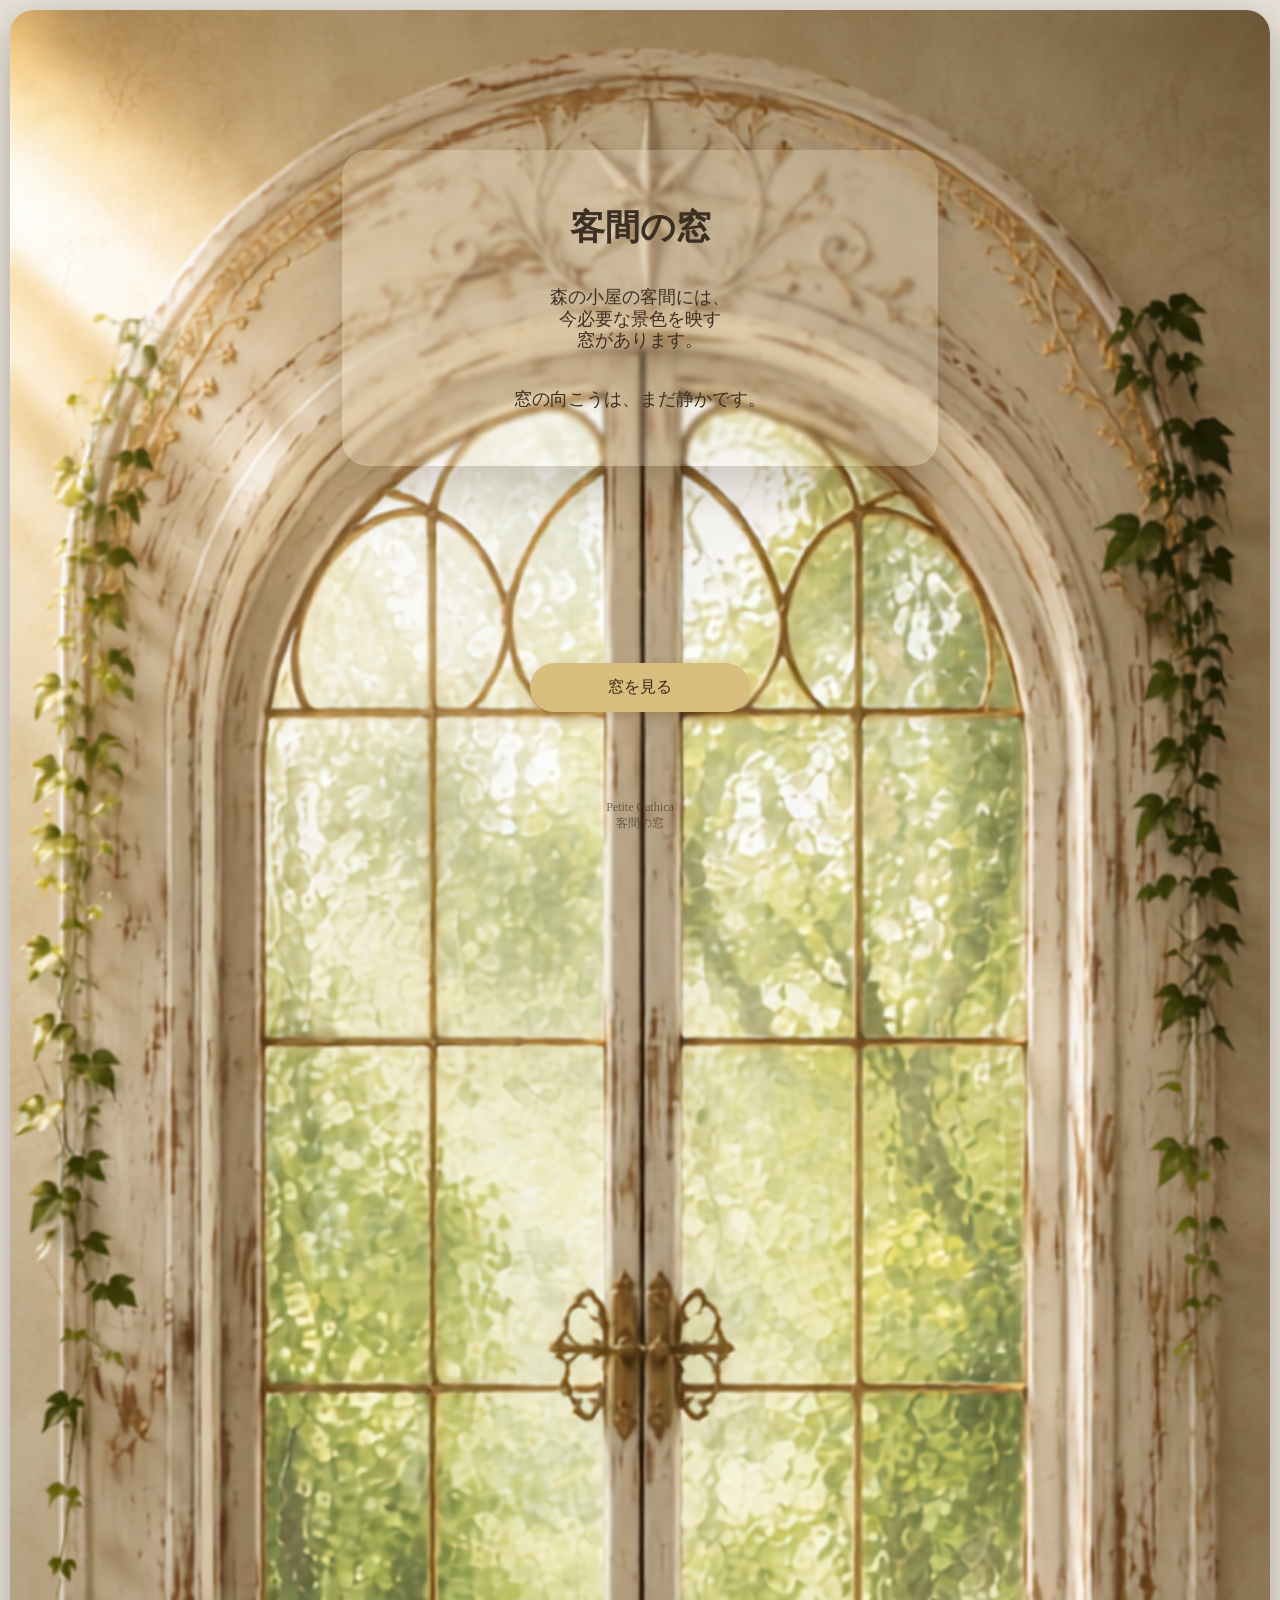
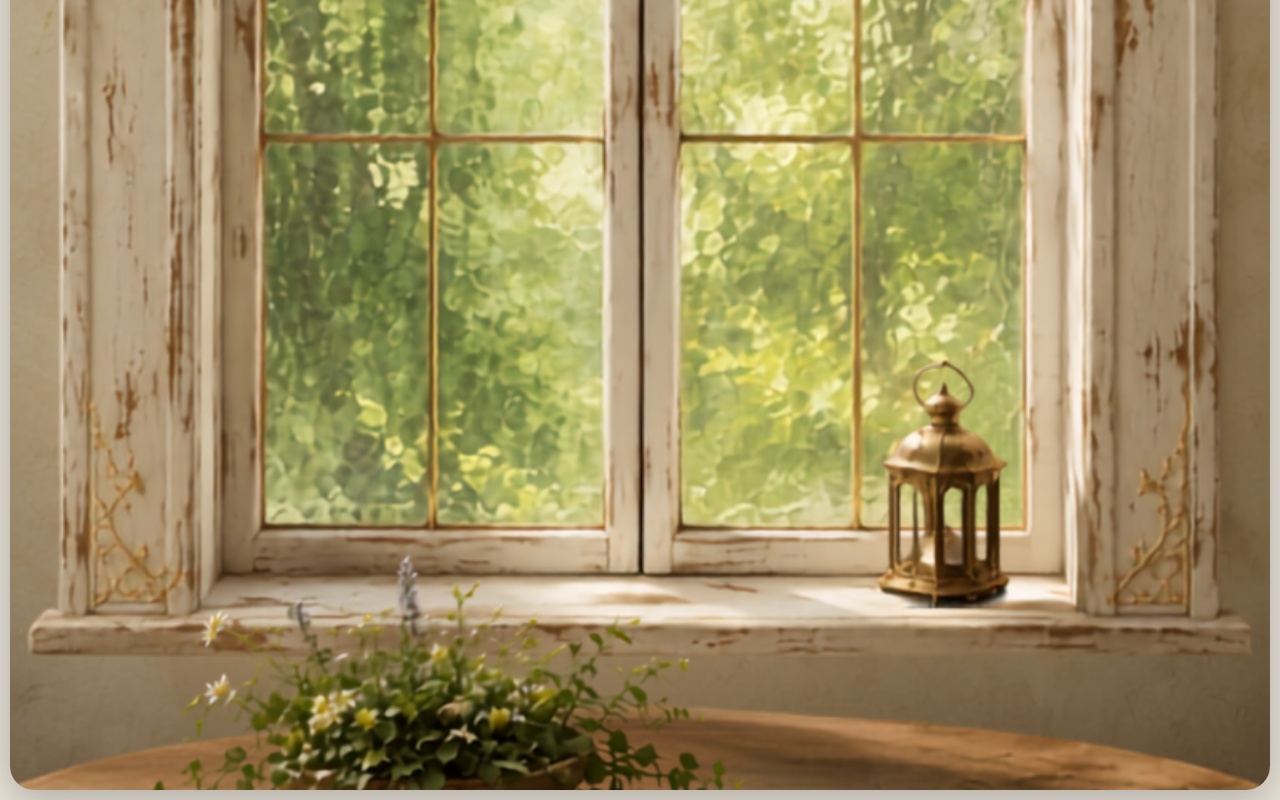
==== index.html @ 0f507a01 "Update index.html" ====
<!DOCTYPE html>
<html lang="ja">
<head> <meta charset="UTF-8">
<meta name="viewport" content="width=device-width, initial-scale=1.0">  
<title>客間の窓</title> <link rel="apple-touch-icon" href="icon.png">
<meta name="apple-mobile-web-app-capable" content="yes">
<meta name="mobile-web-app-capable" content="yes">
<meta name="apple-mobile-web-app-title" content="小屋の幻灯">

<style>  
body {
  margin: 0;
  background: #e8e2d8;
  display: flex;
  justify-content: center;
  padding: 10px;
  box-sizing: border-box;

  font-family: "Hiragino Mincho ProN", "Yu Mincho", serif;
  color: #3c2f24;
}

#result {
  min-height: 30vh;
  display: flex;
  flex-direction: column;
  align-items: center;
  justify-content: center;
}

.app {
  width: 100%;
  aspect-ratio: 9 / 17;

  background: url("window.png") center top / cover no-repeat;

  box-shadow: 0 10px 40px rgba(0,0,0,.25);
  border-radius: 24px;
  overflow: hidden;
  position: relative;
  text-align: center;
}

.room {
  width: min(90%, 560px);
  margin: 140px auto;
  position: relative;
  border-radius: 26px;
  background: rgba(255, 248, 230, 0.2);
  box-shadow: 0 20px 50px rgba(80, 55, 30, 0.25);
  overflow: hidden;
  backdrop-filter: blur(2px);
  padding: 22px 18px 24px;
}

  .shine {
    position: absolute;
    inset: 0;
    background: radial-gradient(
      circle,
      rgba(255,244,204,0.95),
      rgba(255,244,204,0.35) 45%,
      rgba(255,244,204,0.12) 70%,
      transparent 100%
    );
    
    opacity: 0;
    transform: scale(1.15);
    pointer-events: none;
　}

  .whiteout {
    position: fixed;
    inset: 0;
    background: #fff8df;
    opacity: 0;
    pointer-events: none;
    z-index: 10;
  }

h1 {
  font-size: 2.2rem;
  margin: 18px 0 18px;
}

 .subtitle {
    line-height: 120%;
    font-size: 18px;
    margin-bottom: 20px;
  }

.card-image {
  width: 70%;
  max-width: 360px;
  max-height: 45vh;
  aspect-ratio: 3 / 4;
  object-fit: contain;
  border-radius: 16px;
  display: block;
  margin: 18px auto 18px;
  box-shadow: 0 16px 35px rgba(40, 25, 10, 0.35);
  -webkit-touch-callout: none;
  user-select: none;
  -webkit-user-select: none;
}
    
  .message {
    font-size: 1.1rem;
    line-height: 120%;
    /*white-space: pre-line;*/
  }

  .card-name {
    font-size: 2.2rem;
    margin: 18px 0 8px;
  }

  .keyword {
    font-size: 1.2rem;
    opacity: 0.75;
    margin-bottom: 18px;
  }

  button {
    border: none;
    border-radius: 999px;
    padding: 14px 34px;
    font-size: 16px;
    background: #d8bd7f;
    color: #3a2a17;
    cursor: pointer;
    box-shadow: 0 6px 14px rgba(90, 55, 20, 0.25);
  }

  button:disabled {
    opacity: 0.6;
  }

 .button-area {
   text-align: center;
   margin: 20px auto 32px;
   min-height: 18vh;
   display: flex;
   align-items: center;
   justify-content: center;
}
 
  .button-area button {
   width: 220px;
}
  
  .footer {
    margin-top: 0px;
    font-size: 12px;
    opacity: 0.65;
  }

  .opening .window {
    animation: windowGlow 1.6s ease-in-out;
  }

  .opening .shine {
    animation: shineOpen 1.6s ease-in-out;
  }

  .app.opening ~ .whiteout {
    animation: whiteFlash 1.8s ease-in-out;
  }

  @keyframes windowGlow {
    0% { transform: scale(1); }
    45% { transform: scale(1.02); box-shadow: 0 0 55px rgba(255,210,120,0.9); }
    100% { transform: scale(1); }
  }

  @keyframes shineOpen {
    0% { opacity: 0; transform: scale(0.4); }
    50% { opacity: 1; transform: scale(1.25); }
    100% { opacity: 0; transform: scale(2.2); }
  }

  @keyframes whiteFlash {
    0% { opacity: 0; }
    55% { opacity: 0; }
    75% { opacity: 0.95; }
    100% { opacity: 0; }
  }

 @media (max-width: 500px) {
  .room {
    width: 65%;
    margin: 130px auto 0;
  }

  h1 {
    font-size: 38px;
    margin: 5px auto 5px;
  }

  .subtitle {
    font-size: 15px;
    margin-bottom: 5px;
  }
     
  .card-image {
    width: 100%;
    margin: 0px auto 5px;
  }

  .card-name {
    font-size: 28px;
    margin: 0px auto 2px;
  }

  .keyword {
    font-size: 16px;
    margin: 0px auto 2px;
  }

  .message {
    font-size: 16px;
    line-height: 110%;
    white-space: pre-line;
  }
    
  button {
    padding: 12px 30px;
  }
 .button-area {
   margin: 10px auto 5px;
 }
   
}

/*ランタンエフェクト*/  
.lantern-opening .shine {
  animation: lanternBreath 1.2s ease-in-out;
}

@keyframes lanternBreath {
  0% {
    opacity: 0;
    transform: scale(0.85);
  }

  35% {
    opacity: 0.45;
    transform: scale(1.05);
  }

  70% {
    opacity: 0.25;
    transform: scale(0.98);
  }

  100% {
    opacity: 0;
    transform: scale(1);
  }
}

/*ギャラリーモード*/
.hidden {
  display: none;
}

#galleryMode {
  width: 100%;
  min-height: 100vh;
  padding: 12px;
  box-sizing: border-box;

  display: flex;
  flex-direction: column;
}

#galleryMode.hidden {
  display: none;
}

.gallery-frame {
  flex: 1;
  position: relative;
  width: 100%;

  background-image: url("cards/card01_0.png");
  background-size: cover;
  background-position: center;
  background-repeat: no-repeat;

  border-radius: 24px;
  overflow: hidden;
}

#galleryFlash {
  position: absolute;
  inset: 0;
  background: white;
  opacity: 0;
  pointer-events: none;
  transition: opacity 1.2s ease;
}

#galleryFlash.active {
  opacity: 1;
}

#galleryMode button {
  margin: 10px auto 10px;
  width: 50%;
  align-items: center;
  border-radius: 999px;
  border: none;
  background: #d9be72;
  color: #4a321f;
  font-size: 16px;
  box-shadow: 0 4px 10px rgba(0,0,0,0.15);
}

</style>
</head>

<body>
  <main class="app" id="app">
    <section class="room">
      <div class="window">
        <div id="result">
          <h1>客間の窓</h1>
          <p class="subtitle">
            森の小屋の客間には、<br>
            今必要な景色を映す<br>
            窓があります。
          </p>
        <p class="message">
          窓の向こうは、まだ静かです。
        </p>
    </div>

    <div class="shine"></div>
  </div>
</section>

    <div class="button-area">
      <button id="drawButton" onclick="startOracle()">窓を見る</button>
    </div>

    <p class="footer">Petite Oathica<br>客間の窓</p>
  </main>

  <div id="galleryMode" class="hidden">
    <div class="gallery-frame" id="galleryFrame">
      <div id="galleryFlash"></div>
    </div>

    <button onclick="closeGallery()">客間へ戻る</button>
  </div>
      
  <div class="whiteout"></div>
</body>

<script>
const cards = [
  { name: "小屋の灯", keyword: "【美】希望・灯火", message: "大きく変えなくてもいい\n今日灯せる範囲を灯そう", image: "cards/card01.png", sound: "sounds/aomatsumushiL.mp3", soundMode: "loop" },
  { name: "暖炉の火", keyword: "【善】情熱・火種", message: "小さな火種を守る\n勢いより継続", image: "cards/card02.png", sound: "sounds/bonfire2.mp3", soundMode: "loop" },
  { name: "窓辺の作業机", keyword: "【美】制作・実践", message: "考えるより\n少しだけ手を動かす", image: "cards/card03.png", sound: "sounds/beads.mp3", soundMode: "random" },
  { name: "月の湯", keyword: "【真】調律・休息", message: "答えを探す前に整える", image: "cards/card04.png", sound: "sounds/fountain.mp3", soundMode: "loop" },
  { name: "地下室の宝箱", keyword: "【真】保留・熟成", message: "今は開かないものもある", image: "cards/card05.png", sound: "sounds/magicalroom.mp3", soundMode: "loop" },
  { name: "ソラの書斎", keyword: "【真】記録・整理", message: "言葉にすると見えてくる", image: "cards/card06.png", sound: "sounds/turnthepage.mp3", soundMode: "random" },
  { name: "老師の紙片", keyword: "【善】知恵・余裕", message: "深刻さを\n笑いに変えてみる", image: "cards/card07.png", sound: "sounds/Cluster_Chimes01-06.mp3", soundMode: "random" },
  { name: "真珠色の金魚", keyword: "【真】魂・内なる声", message: "静かな場所に\n答えは泳いでいる", image: "cards/card08.png", sound: "sounds/fountain.mp3", soundMode: "loop" },
  { name: "森の白猫", keyword: "【善】気まぐれ・癒し", message: "予定外の\n優しさを受け取る", image: "cards/card09.png", sound: "sounds/catmeowing.mp3", soundMode: "random" },
  { name: "桃の若木", keyword: "【善】成長・未来", message: "見えなくても育っている", image: "cards/card10.png", sound: "sounds/mejiro.mp3", soundMode: "random" },
  { name: "森の茶会", keyword: "【美】余白・一息つく", message: "湯気がほどけるように\n答えもゆっくり現れる", image: "cards/card11.png" },
  { name: "白日花", keyword: "【真】生命力・蓄え", message: "未来のために\n必要な準備がある", image: "cards/card12.png", sound: "sounds/hiyodori.mp3", soundMode: "random" },
  { name: "灯花", keyword: "【美】勇気・夜の光", message: "闇の中の灯りに目を向けてみる", image: "cards/card13.png", sound: "sounds/HoshiWoKazoete.mp3", soundMode: "loop" },
  { name: "雪解", keyword: "【善】再開・流れ", message: "止まっていたものが\n動き出す", image: "cards/card14.png", sound: "sounds/stream3_loop.mp3", soundMode: "loop" },
  { name: "名もなき空色", keyword: "【美】自由・伸びやか", message: "名前をつけなくても\nそれは喜び", image: "cards/card15.png", sound: "sounds/birdsong.mp3", soundMode: "random" },
  { name: "光のきざはし", keyword: "【真】導き・兆し", message: "光が差した場所に\nまだ知らない道がある", image: "cards/card16.png", sound: "sounds/Angel05-1L.mp3", soundMode: "once" },
  { name: "星降りの湖", keyword: "【真】広い視点・神秘", message: "少し高い場所から眺めてみる", image: "cards/card17.png", sound: "sounds/higurashi2.mp3", soundMode: "loop" },
  { name: "眠り龍の谷", keyword: "【善】力・静観", message: "今は起こさなくていい力もある", image: "cards/card18.png", sound: "sounds/waterfall.mp3", soundMode: "loop" },
  { name: "森のフクロウ", keyword: "【善】観察・洞察", message: "急がず\nまず見る", image: "cards/card19.png", sound: "sounds/owl.mp3", soundMode: "random" },
  { name: "月夜の誓い", keyword: "【美】自己信頼・約束", message: "自分との約束を思い出す", image: "cards/card20.png", sound: "sounds/cricketschirping.mp3", soundMode: "loop" },
  { name: "ローズマリー商会", keyword: "【美】選択・信頼", message: "選ばなかったものが\n良く見えるだけ", image: "cards/card21.png", sound: "sounds/doorbell.mp3", soundMode: "random" },
  { name: "行商人の荷車", keyword: "【善】交換・出会い", message: "持っているものと\n受け取るものは同じではない", image: "cards/card22.png", sound: "sounds/aironbranch.mp3", soundMode: "loop"  },
  { name: "風の抜け道", keyword: "【美】移動・変化", message: "隠していたものに\n風を通してみる", image: "cards/card23.png", sound: "sounds/whisperofleaves2.mp3", soundMode: "loop" },
  { name: "ひと枝", keyword: "【真】感謝・借りる", message: "力を借りればいい\n対価は喜びと感謝だ", image: "cards/card24.png", sound: "sounds/birdsong.mp3", soundMode: "random" },
];
  
/*soundMode: "once"    // 表示時に1回
soundMode: "loop"    // ループ再生
soundMode: "random"  // 表示時に1回再生、以降はランダム間隔
soundMode: "none"    // 音なし*/
  
const soundPlayer = new Audio();
let randomSoundTimer = null;
let currentSoundCard = null; 

let pressTimer;
let longPressed = false;

function startOracle() {
  const app = document.getElementById("app");
  const button = document.getElementById("drawButton");

  button.disabled = true;
  app.classList.add("opening");

  setTimeout(() => {
    drawCard();
    button.style.display = "none";
  }, 1350);

  setTimeout(() => {
    app.classList.remove("opening");
  }, 1900);
}

function drawCard() {
  //カード指定表示テスト用
  //const randomIndex = 15;
  const randomIndex = Math.floor(Math.random() * cards.length);
  const card = cards[randomIndex];
  console.log("抽選:", randomIndex, card.name, card.sound);
  
  document.getElementById("result").innerHTML = `
    <h2 class="card-name">${card.name}</h2>
    <img class="card-image" id="cardImage" src="${card.image}" alt="${card.name}" draggable="false">
    <p class="keyword">${card.keyword}</p>
    <p class="message">${card.message}</p>
  `;

  playCardSound(card);

  const cardImage = document.getElementById("cardImage");

  cardImage.addEventListener("click", () => {
    if (!longPressed) {
      const app = document.getElementById("app");

      app.classList.add("opening");

      setTimeout(() => {
        drawCard();
      }, 1350);

    setTimeout(() => {
      app.classList.remove("opening");
    }, 1900);
  }
});

  cardImage.addEventListener("pointerdown", () => {
    longPressed = false;

    pressTimer = setTimeout(() => {
      longPressed = true;
      startLanternEffect();

      setTimeout(() => {
      openGallery();
      }, 1200);
    }, 800);
  });

  cardImage.addEventListener("pointerup", () => {
    clearTimeout(pressTimer);
  });

  cardImage.addEventListener("pointerleave", () => {
    clearTimeout(pressTimer);
  });
  
  cardImage.addEventListener("contextmenu", (event) => {
    event.preventDefault();
  });
}

//音声用の関数
function stopCardSound() {
  if (randomSoundTimer !== null) {
    clearTimeout(randomSoundTimer);
    randomSoundTimer = null;
  }

  currentSoundCard = null;

  soundPlayer.pause();
  soundPlayer.currentTime = 0;
  soundPlayer.loop = false;
  soundPlayer.removeAttribute("src");
  soundPlayer.load();
}


function playCardSound(card) {
  stopCardSound();

  if (!card.sound || card.soundMode === "none") {
    return;
  }

  currentSoundCard = card;

  soundPlayer.src = card.sound;
  soundPlayer.loop = false;

  switch (card.soundMode) {
    case "loop":
      soundPlayer.loop = true;
      soundPlayer.play().catch(() => {});
      break;

    case "random":
      scheduleRandomSound(card, true);
      break;

    case "once":
    default:
      soundPlayer.play().catch(() => {});
      break;
  }
}


function scheduleRandomSound(card, isFirstPlay = false) {
  const minDelay = isFirstPlay ? 0 : 30000;
  const maxDelay = isFirstPlay ? 5000 : 90000;

  const delay =
    Math.floor(Math.random() * (maxDelay - minDelay + 1)) + minDelay;

  randomSoundTimer = setTimeout(() => {
    if (currentSoundCard !== card) {
      return;
    }

    soundPlayer.currentTime = 0;
    soundPlayer.play().catch(() => {});

    scheduleRandomSound(card, false);
  }, delay);
}

//ギャラリーモード
let galleryTimer = null;
let galleryCurrent = 1;
const galleryTotal = cards.length;

const galleryMode = document.getElementById("galleryMode");
const galleryFrame = document.getElementById("galleryFrame");
const galleryFlash = document.getElementById("galleryFlash");

function getGalleryImagePath(number) {
  const padded = String(number).padStart(2, "0");
  return `cards/card${padded}_0.png`;
}

function openGallery() {
  stopCardSound();
  
  const app = document.getElementById("app");

  app.classList.add("hidden");
  galleryMode.classList.remove("hidden");

  galleryCurrent = 1;
  galleryFrame.style.backgroundImage = `url("${getGalleryImagePath(galleryCurrent)}")`;

  if (galleryTimer === null) {
    galleryTimer = setInterval(nextGalleryImage, 8000);
  }
}

function closeGallery() {
  const app = document.getElementById("app");

  galleryMode.classList.add("hidden");
  app.classList.remove("hidden");

  clearInterval(galleryTimer);
  galleryTimer = null;
}
  
function startLanternEffect() {
  const app = document.getElementById("app");
  app.classList.add("lantern-opening");

  setTimeout(() => {
    app.classList.remove("lantern-opening");
  }, 1200);
}
  
function nextGalleryImage() {
  let next = galleryCurrent + 1;

  if (next > galleryTotal) {
    next = 1;
  }

  const nextPath = getGalleryImagePath(next);

  const preload = new Image();
  preload.src = nextPath;

  preload.onload = () => {
    galleryFlash.classList.add("active");

    setTimeout(() => {
      galleryFrame.style.backgroundImage = `url("${nextPath}")`;
      galleryCurrent = next;

      galleryFlash.classList.remove("active");
    }, 1200);
  };
}

</script>
</html>
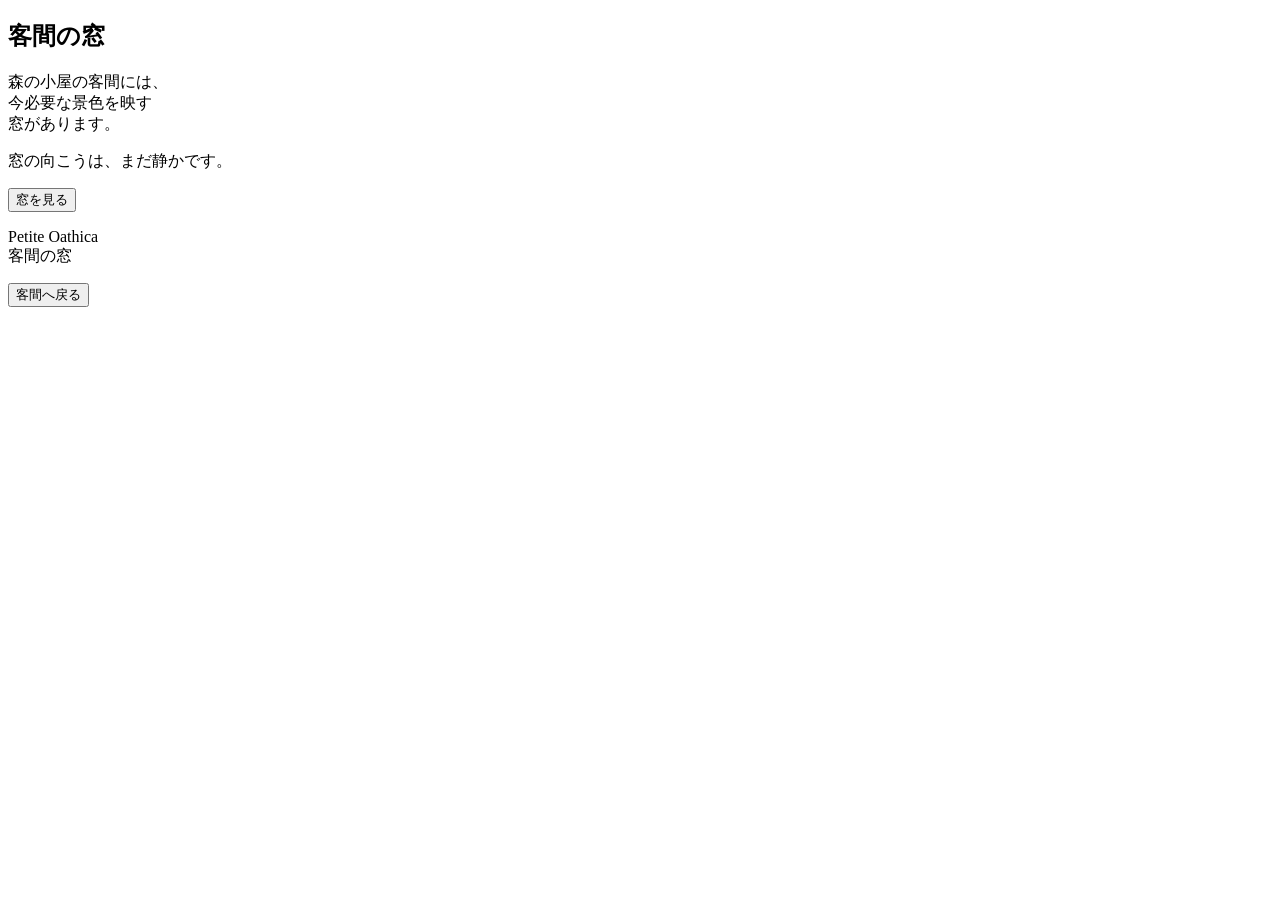
==== commit f8e7dda0: "Update index.html" ====
--- a/index.html
+++ b/index.html
@@ -7,317 +7,9 @@
 <meta name="mobile-web-app-capable" content="yes">
 <meta name="apple-mobile-web-app-title" content="小屋の幻灯">
 
-<style>  
-body {
-  margin: 0;
-  background: #e8e2d8;
-  display: flex;
-  justify-content: center;
-  padding: 10px;
-  box-sizing: border-box;
-
-  font-family: "Hiragino Mincho ProN", "Yu Mincho", serif;
-  color: #3c2f24;
-}
-
-#result {
-  min-height: 30vh;
-  display: flex;
-  flex-direction: column;
-  align-items: center;
-  justify-content: center;
-}
-
-.app {
-  width: 100%;
-  aspect-ratio: 9 / 17;
-
-  background: url("window.png") center top / cover no-repeat;
-
-  box-shadow: 0 10px 40px rgba(0,0,0,.25);
-  border-radius: 24px;
-  overflow: hidden;
-  position: relative;
-  text-align: center;
-}
-
-.room {
-  width: min(90%, 560px);
-  margin: 140px auto;
-  position: relative;
-  border-radius: 26px;
-  background: rgba(255, 248, 230, 0.2);
-  box-shadow: 0 20px 50px rgba(80, 55, 30, 0.25);
-  overflow: hidden;
-  backdrop-filter: blur(2px);
-  padding: 22px 18px 24px;
-}
-
-  .shine {
-    position: absolute;
-    inset: 0;
-    background: radial-gradient(
-      circle,
-      rgba(255,244,204,0.95),
-      rgba(255,244,204,0.35) 45%,
-      rgba(255,244,204,0.12) 70%,
-      transparent 100%
-    );
-    
-    opacity: 0;
-    transform: scale(1.15);
-    pointer-events: none;
-　}
-
-  .whiteout {
-    position: fixed;
-    inset: 0;
-    background: #fff8df;
-    opacity: 0;
-    pointer-events: none;
-    z-index: 10;
-  }
-
-h1 {
-  font-size: 2.2rem;
-  margin: 18px 0 18px;
-}
-
- .subtitle {
-    line-height: 120%;
-    font-size: 18px;
-    margin-bottom: 20px;
-  }
-
-.card-image {
-  width: 70%;
-  max-width: 360px;
-  max-height: 45vh;
-  aspect-ratio: 3 / 4;
-  object-fit: contain;
-  border-radius: 16px;
-  display: block;
-  margin: 18px auto 18px;
-  box-shadow: 0 16px 35px rgba(40, 25, 10, 0.35);
-  -webkit-touch-callout: none;
-  user-select: none;
-  -webkit-user-select: none;
-}
-    
-  .message {
-    font-size: 1.1rem;
-    line-height: 120%;
-    /*white-space: pre-line;*/
-  }
-
-  .card-name {
-    font-size: 2.2rem;
-    margin: 18px 0 8px;
-  }
-
-  .keyword {
-    font-size: 1.2rem;
-    opacity: 0.75;
-    margin-bottom: 18px;
-  }
-
-  button {
-    border: none;
-    border-radius: 999px;
-    padding: 14px 34px;
-    font-size: 16px;
-    background: #d8bd7f;
-    color: #3a2a17;
-    cursor: pointer;
-    box-shadow: 0 6px 14px rgba(90, 55, 20, 0.25);
-  }
-
-  button:disabled {
-    opacity: 0.6;
-  }
-
- .button-area {
-   text-align: center;
-   margin: 20px auto 32px;
-   min-height: 18vh;
-   display: flex;
-   align-items: center;
-   justify-content: center;
-}
- 
-  .button-area button {
-   width: 220px;
-}
-  
-  .footer {
-    margin-top: 0px;
-    font-size: 12px;
-    opacity: 0.65;
-  }
-
-  .opening .window {
-    animation: windowGlow 1.6s ease-in-out;
-  }
-
-  .opening .shine {
-    animation: shineOpen 1.6s ease-in-out;
-  }
-
-  .app.opening ~ .whiteout {
-    animation: whiteFlash 1.8s ease-in-out;
-  }
-
-  @keyframes windowGlow {
-    0% { transform: scale(1); }
-    45% { transform: scale(1.02); box-shadow: 0 0 55px rgba(255,210,120,0.9); }
-    100% { transform: scale(1); }
-  }
-
-  @keyframes shineOpen {
-    0% { opacity: 0; transform: scale(0.4); }
-    50% { opacity: 1; transform: scale(1.25); }
-    100% { opacity: 0; transform: scale(2.2); }
-  }
-
-  @keyframes whiteFlash {
-    0% { opacity: 0; }
-    55% { opacity: 0; }
-    75% { opacity: 0.95; }
-    100% { opacity: 0; }
-  }
-
- @media (max-width: 500px) {
-  .room {
-    width: 65%;
-    margin: 130px auto 0;
-  }
-
-  h1 {
-    font-size: 38px;
-    margin: 5px auto 5px;
-  }
-
-  .subtitle {
-    font-size: 15px;
-    margin-bottom: 5px;
-  }
-     
-  .card-image {
-    width: 100%;
-    margin: 0px auto 5px;
-  }
-
-  .card-name {
-    font-size: 28px;
-    margin: 0px auto 2px;
-  }
-
-  .keyword {
-    font-size: 16px;
-    margin: 0px auto 2px;
-  }
-
-  .message {
-    font-size: 16px;
-    line-height: 110%;
-    white-space: pre-line;
-  }
-    
-  button {
-    padding: 12px 30px;
-  }
- .button-area {
-   margin: 10px auto 5px;
- }
-   
-}
-
-/*ランタンエフェクト*/  
-.lantern-opening .shine {
-  animation: lanternBreath 1.2s ease-in-out;
-}
-
-@keyframes lanternBreath {
-  0% {
-    opacity: 0;
-    transform: scale(0.85);
-  }
-
-  35% {
-    opacity: 0.45;
-    transform: scale(1.05);
-  }
-
-  70% {
-    opacity: 0.25;
-    transform: scale(0.98);
-  }
-
-  100% {
-    opacity: 0;
-    transform: scale(1);
-  }
-}
-
-/*ギャラリーモード*/
-.hidden {
-  display: none;
-}
-
-#galleryMode {
-  width: 100%;
-  min-height: 100vh;
-  padding: 12px;
-  box-sizing: border-box;
-
-  display: flex;
-  flex-direction: column;
-}
-
-#galleryMode.hidden {
-  display: none;
-}
-
-.gallery-frame {
-  flex: 1;
-  position: relative;
-  width: 100%;
-
-  background-image: url("cards/card01_0.png");
-  background-size: cover;
-  background-position: center;
-  background-repeat: no-repeat;
-
-  border-radius: 24px;
-  overflow: hidden;
-}
-
-#galleryFlash {
-  position: absolute;
-  inset: 0;
-  background: white;
-  opacity: 0;
-  pointer-events: none;
-  transition: opacity 1.2s ease;
-}
-
-#galleryFlash.active {
-  opacity: 1;
-}
-
-#galleryMode button {
-  margin: 10px auto 10px;
-  width: 50%;
-  align-items: center;
-  border-radius: 999px;
-  border: none;
-  background: #d9be72;
-  color: #4a321f;
-  font-size: 16px;
-  box-shadow: 0 4px 10px rgba(0,0,0,0.15);
-}
-
-</style>
+<link rel="stylesheet" href="style.css?v=001">
+<script src="cards.js?v=001" defer></script>
+<script src="script.js?v=001" defer></script>
 </head>
 
 <body>
@@ -358,261 +50,4 @@
   <div class="whiteout"></div>
 </body>
 
-<script>
-const cards = [
-  { name: "小屋の灯", keyword: "【美】希望・灯火", message: "大きく変えなくてもいい\n今日灯せる範囲を灯そう", image: "cards/card01.png", sound: "sounds/aomatsumushiL.mp3", soundMode: "loop" },
-  { name: "暖炉の火", keyword: "【善】情熱・火種", message: "小さな火種を守る\n勢いより継続", image: "cards/card02.png", sound: "sounds/bonfire2.mp3", soundMode: "loop" },
-  { name: "窓辺の作業机", keyword: "【美】制作・実践", message: "考えるより\n少しだけ手を動かす", image: "cards/card03.png", sound: "sounds/beads.mp3", soundMode: "random" },
-  { name: "月の湯", keyword: "【真】調律・休息", message: "答えを探す前に整える", image: "cards/card04.png", sound: "sounds/fountain.mp3", soundMode: "loop" },
-  { name: "地下室の宝箱", keyword: "【真】保留・熟成", message: "今は開かないものもある", image: "cards/card05.png", sound: "sounds/magicalroom.mp3", soundMode: "loop" },
-  { name: "ソラの書斎", keyword: "【真】記録・整理", message: "言葉にすると見えてくる", image: "cards/card06.png", sound: "sounds/turnthepage.mp3", soundMode: "random" },
-  { name: "老師の紙片", keyword: "【善】知恵・余裕", message: "深刻さを\n笑いに変えてみる", image: "cards/card07.png", sound: "sounds/Cluster_Chimes01-06.mp3", soundMode: "random" },
-  { name: "真珠色の金魚", keyword: "【真】魂・内なる声", message: "静かな場所に\n答えは泳いでいる", image: "cards/card08.png", sound: "sounds/fountain.mp3", soundMode: "loop" },
-  { name: "森の白猫", keyword: "【善】気まぐれ・癒し", message: "予定外の\n優しさを受け取る", image: "cards/card09.png", sound: "sounds/catmeowing.mp3", soundMode: "random" },
-  { name: "桃の若木", keyword: "【善】成長・未来", message: "見えなくても育っている", image: "cards/card10.png", sound: "sounds/mejiro.mp3", soundMode: "random" },
-  { name: "森の茶会", keyword: "【美】余白・一息つく", message: "湯気がほどけるように\n答えもゆっくり現れる", image: "cards/card11.png" },
-  { name: "白日花", keyword: "【真】生命力・蓄え", message: "未来のために\n必要な準備がある", image: "cards/card12.png", sound: "sounds/hiyodori.mp3", soundMode: "random" },
-  { name: "灯花", keyword: "【美】勇気・夜の光", message: "闇の中の灯りに目を向けてみる", image: "cards/card13.png", sound: "sounds/HoshiWoKazoete.mp3", soundMode: "loop" },
-  { name: "雪解", keyword: "【善】再開・流れ", message: "止まっていたものが\n動き出す", image: "cards/card14.png", sound: "sounds/stream3_loop.mp3", soundMode: "loop" },
-  { name: "名もなき空色", keyword: "【美】自由・伸びやか", message: "名前をつけなくても\nそれは喜び", image: "cards/card15.png", sound: "sounds/birdsong.mp3", soundMode: "random" },
-  { name: "光のきざはし", keyword: "【真】導き・兆し", message: "光が差した場所に\nまだ知らない道がある", image: "cards/card16.png", sound: "sounds/Angel05-1L.mp3", soundMode: "once" },
-  { name: "星降りの湖", keyword: "【真】広い視点・神秘", message: "少し高い場所から眺めてみる", image: "cards/card17.png", sound: "sounds/higurashi2.mp3", soundMode: "loop" },
-  { name: "眠り龍の谷", keyword: "【善】力・静観", message: "今は起こさなくていい力もある", image: "cards/card18.png", sound: "sounds/waterfall.mp3", soundMode: "loop" },
-  { name: "森のフクロウ", keyword: "【善】観察・洞察", message: "急がず\nまず見る", image: "cards/card19.png", sound: "sounds/owl.mp3", soundMode: "random" },
-  { name: "月夜の誓い", keyword: "【美】自己信頼・約束", message: "自分との約束を思い出す", image: "cards/card20.png", sound: "sounds/cricketschirping.mp3", soundMode: "loop" },
-  { name: "ローズマリー商会", keyword: "【美】選択・信頼", message: "選ばなかったものが\n良く見えるだけ", image: "cards/card21.png", sound: "sounds/doorbell.mp3", soundMode: "random" },
-  { name: "行商人の荷車", keyword: "【善】交換・出会い", message: "持っているものと\n受け取るものは同じではない", image: "cards/card22.png", sound: "sounds/aironbranch.mp3", soundMode: "loop"  },
-  { name: "風の抜け道", keyword: "【美】移動・変化", message: "隠していたものに\n風を通してみる", image: "cards/card23.png", sound: "sounds/whisperofleaves2.mp3", soundMode: "loop" },
-  { name: "ひと枝", keyword: "【真】感謝・借りる", message: "力を借りればいい\n対価は喜びと感謝だ", image: "cards/card24.png", sound: "sounds/birdsong.mp3", soundMode: "random" },
-];
-  
-/*soundMode: "once"    // 表示時に1回
-soundMode: "loop"    // ループ再生
-soundMode: "random"  // 表示時に1回再生、以降はランダム間隔
-soundMode: "none"    // 音なし*/
-  
-const soundPlayer = new Audio();
-let randomSoundTimer = null;
-let currentSoundCard = null; 
-
-let pressTimer;
-let longPressed = false;
-
-function startOracle() {
-  const app = document.getElementById("app");
-  const button = document.getElementById("drawButton");
-
-  button.disabled = true;
-  app.classList.add("opening");
-
-  setTimeout(() => {
-    drawCard();
-    button.style.display = "none";
-  }, 1350);
-
-  setTimeout(() => {
-    app.classList.remove("opening");
-  }, 1900);
-}
-
-function drawCard() {
-  //カード指定表示テスト用
-  //const randomIndex = 15;
-  const randomIndex = Math.floor(Math.random() * cards.length);
-  const card = cards[randomIndex];
-  console.log("抽選:", randomIndex, card.name, card.sound);
-  
-  document.getElementById("result").innerHTML = `
-    <h2 class="card-name">${card.name}</h2>
-    <img class="card-image" id="cardImage" src="${card.image}" alt="${card.name}" draggable="false">
-    <p class="keyword">${card.keyword}</p>
-    <p class="message">${card.message}</p>
-  `;
-
-  playCardSound(card);
-
-  const cardImage = document.getElementById("cardImage");
-
-  cardImage.addEventListener("click", () => {
-    if (!longPressed) {
-      const app = document.getElementById("app");
-
-      app.classList.add("opening");
-
-      setTimeout(() => {
-        drawCard();
-      }, 1350);
-
-    setTimeout(() => {
-      app.classList.remove("opening");
-    }, 1900);
-  }
-});
-
-  cardImage.addEventListener("pointerdown", () => {
-    longPressed = false;
-
-    pressTimer = setTimeout(() => {
-      longPressed = true;
-      startLanternEffect();
-
-      setTimeout(() => {
-      openGallery();
-      }, 1200);
-    }, 800);
-  });
-
-  cardImage.addEventListener("pointerup", () => {
-    clearTimeout(pressTimer);
-  });
-
-  cardImage.addEventListener("pointerleave", () => {
-    clearTimeout(pressTimer);
-  });
-  
-  cardImage.addEventListener("contextmenu", (event) => {
-    event.preventDefault();
-  });
-}
-
-//音声用の関数
-function stopCardSound() {
-  if (randomSoundTimer !== null) {
-    clearTimeout(randomSoundTimer);
-    randomSoundTimer = null;
-  }
-
-  currentSoundCard = null;
-
-  soundPlayer.pause();
-  soundPlayer.currentTime = 0;
-  soundPlayer.loop = false;
-  soundPlayer.removeAttribute("src");
-  soundPlayer.load();
-}
-
-
-function playCardSound(card) {
-  stopCardSound();
-
-  if (!card.sound || card.soundMode === "none") {
-    return;
-  }
-
-  currentSoundCard = card;
-
-  soundPlayer.src = card.sound;
-  soundPlayer.loop = false;
-
-  switch (card.soundMode) {
-    case "loop":
-      soundPlayer.loop = true;
-      soundPlayer.play().catch(() => {});
-      break;
-
-    case "random":
-      scheduleRandomSound(card, true);
-      break;
-
-    case "once":
-    default:
-      soundPlayer.play().catch(() => {});
-      break;
-  }
-}
-
-
-function scheduleRandomSound(card, isFirstPlay = false) {
-  const minDelay = isFirstPlay ? 0 : 30000;
-  const maxDelay = isFirstPlay ? 5000 : 90000;
-
-  const delay =
-    Math.floor(Math.random() * (maxDelay - minDelay + 1)) + minDelay;
-
-  randomSoundTimer = setTimeout(() => {
-    if (currentSoundCard !== card) {
-      return;
-    }
-
-    soundPlayer.currentTime = 0;
-    soundPlayer.play().catch(() => {});
-
-    scheduleRandomSound(card, false);
-  }, delay);
-}
-
-//ギャラリーモード
-let galleryTimer = null;
-let galleryCurrent = 1;
-const galleryTotal = cards.length;
-
-const galleryMode = document.getElementById("galleryMode");
-const galleryFrame = document.getElementById("galleryFrame");
-const galleryFlash = document.getElementById("galleryFlash");
-
-function getGalleryImagePath(number) {
-  const padded = String(number).padStart(2, "0");
-  return `cards/card${padded}_0.png`;
-}
-
-function openGallery() {
-  stopCardSound();
-  
-  const app = document.getElementById("app");
-
-  app.classList.add("hidden");
-  galleryMode.classList.remove("hidden");
-
-  galleryCurrent = 1;
-  galleryFrame.style.backgroundImage = `url("${getGalleryImagePath(galleryCurrent)}")`;
-
-  if (galleryTimer === null) {
-    galleryTimer = setInterval(nextGalleryImage, 8000);
-  }
-}
-
-function closeGallery() {
-  const app = document.getElementById("app");
-
-  galleryMode.classList.add("hidden");
-  app.classList.remove("hidden");
-
-  clearInterval(galleryTimer);
-  galleryTimer = null;
-}
-  
-function startLanternEffect() {
-  const app = document.getElementById("app");
-  app.classList.add("lantern-opening");
-
-  setTimeout(() => {
-    app.classList.remove("lantern-opening");
-  }, 1200);
-}
-  
-function nextGalleryImage() {
-  let next = galleryCurrent + 1;
-
-  if (next > galleryTotal) {
-    next = 1;
-  }
-
-  const nextPath = getGalleryImagePath(next);
-
-  const preload = new Image();
-  preload.src = nextPath;
-
-  preload.onload = () => {
-    galleryFlash.classList.add("active");
-
-    setTimeout(() => {
-      galleryFrame.style.backgroundImage = `url("${nextPath}")`;
-      galleryCurrent = next;
-
-      galleryFlash.classList.remove("active");
-    }, 1200);
-  };
-}
-
-</script>
 </html>
